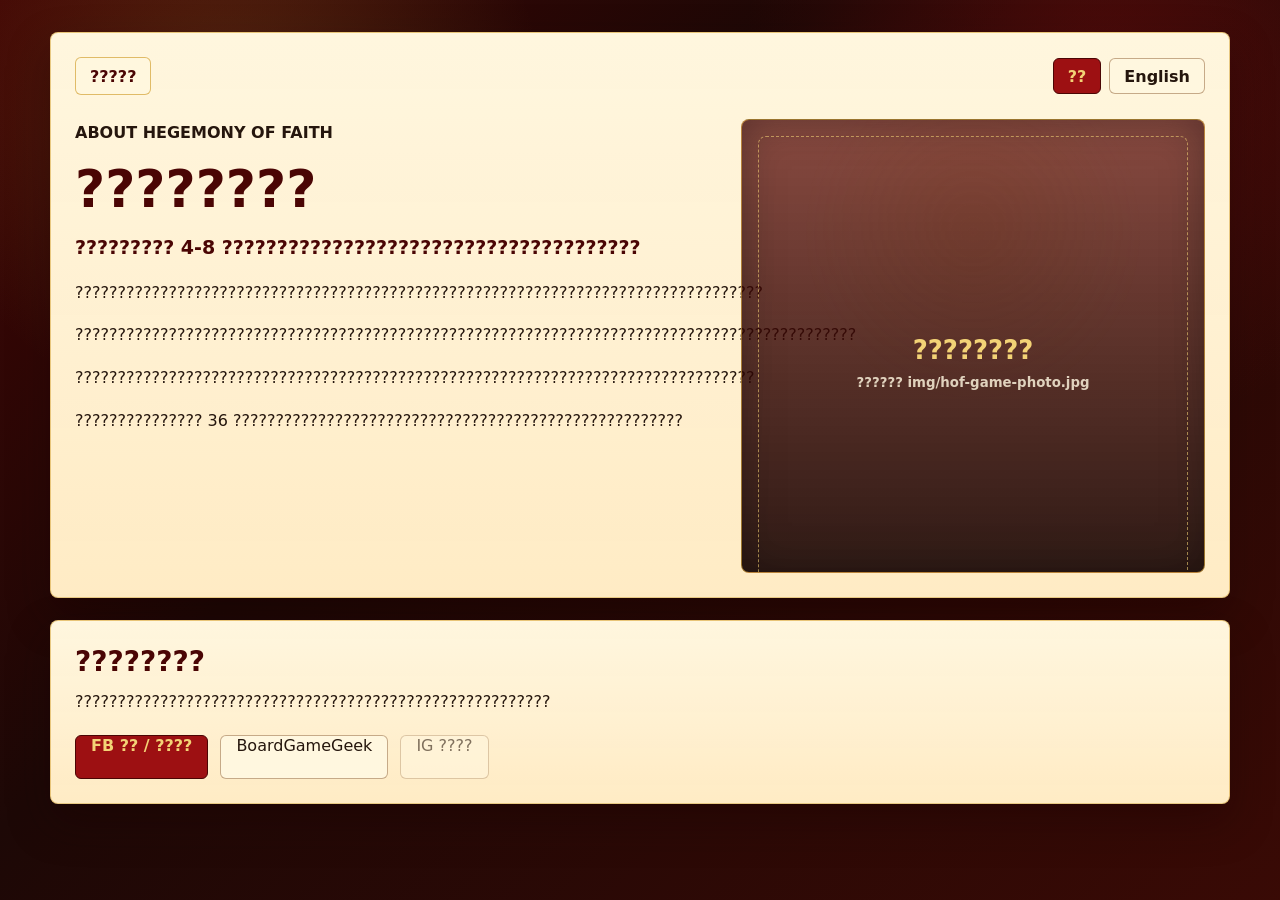
==== about.html @ 53537c65 "Add game introduction page" ====
<!doctype html>
<html lang="zh-Hant">
<head>
  <meta charset="utf-8">
  <meta name="viewport" content="width=device-width, initial-scale=1">
  <title>???????</title>
  <link rel="stylesheet" href="styles.css?v=20260629-about">
</head>
<body>
  <main class="app-shell about-shell">
    <section class="reading-panel about-hero" aria-labelledby="about-title">
      <div class="about-topbar">
        <a class="about-link" href="index.html?lang=zh" data-home-link>?????</a>
        <div class="language-switch about-language" role="group" aria-label="Language">
          <button type="button" class="language-button active" data-about-language="zh">??</button>
          <button type="button" class="language-button" data-about-language="en">English</button>
        </div>
      </div>

      <div class="about-grid">
        <div class="about-copy" data-lang-panel="zh">
          <p class="eyebrow">About Hegemony of Faith</p>
          <h1 id="about-title">????????</h1>
          <p class="lead-text">????????? 4-8 ??????????????????????????????????????</p>
          <p>?????????????????????????????????????????????????????????????????????????????????</p>
          <p>????????????????????????????????????????????????????????????????????????????????????????????</p>
          <p>????????????????????????????????????????????????????????????????????????????????</p>
          <p>??????????????? 36 ?????????????????????????????????????????????????????</p>
        </div>

        <div class="about-copy" data-lang-panel="en" hidden>
          <p class="eyebrow">About Hegemony of Faith</p>
          <h1>What Is Hegemony of Faith?</h1>
          <p class="lead-text">Hegemony of Faith is a card and party game for 4-8 players. Your main goal is to collect the most believer cards and become the only winner.</p>
          <p>The central twist is that players do not have to worry about death or elimination. When a player has no believer cards on their turn, they may surrender to another player, swear allegiance, and become a Follower in that player's sect. Of course, that allegiance may not be sincere.</p>
          <p>Surrender creates temporary cooperation, but also opens the door to betrayal. Followers can secretly rebuild their strength while helping their Leader fight other players, then use skills or action cards to betray the Leader and steal believer cards. Some cards can also prevent betrayal.</p>
          <p>In the game, players experience the feeling of becoming a sect Leader: expanding influence, negotiating temporary alliances, surrendering, plotting, and betraying. Whether you are a Leader or a Follower, you are always looking for a way to become the most powerful sect Leader and win.</p>
          <p>This divination site is a side use of the 36 cards from Hegemony of Faith. It is not the main board game rules; it translates the card names, effects, and imagery into a divination language.</p>
        </div>

        <aside class="game-photo-card" aria-label="game photo placeholder">
          <div class="game-photo-placeholder">
            <span data-about-text="photoTitle">????????</span>
            <small data-about-text="photoHint">?????? img/hof-game-photo.jpg</small>
          </div>
        </aside>
      </div>
    </section>

    <section class="reading-panel about-cta" data-lang-panel="zh">
      <h2>????????</h2>
      <p>????????????????????????????????????????????????????????</p>
      <div class="about-actions">
        <a class="primary-button link-button" href="https://www.facebook.com/hegemony.of.faith" target="_blank" rel="noopener">FB ?? / ????</a>
        <a class="secondary-button link-button" href="https://boardgamegeek.com/boardgame/389029/hegemony-of-faith" target="_blank" rel="noopener">BoardGameGeek</a>
        <span class="secondary-button link-button disabled-link">IG ????</span>
      </div>
    </section>

    <section class="reading-panel about-cta" data-lang-panel="en" hidden>
      <h2>Interested in the Cards?</h2>
      <p>If you like the style of this deck or want updates about Hegemony of Faith, follow the official page. For purchase, use the UK store link if you are in the UK, or the international store link for other regions. You can also follow the official page for updates.</p>
      <div class="about-actions">
        <a class="primary-button link-button" href="https://www.allrolledup.co.uk/product/hegemony-of-faith-board-game/" target="_blank" rel="noopener">Buy in the UK</a>
        <a class="primary-button link-button" href="https://www.tbd-gaming.com/en/products/hegemony-of-faith" target="_blank" rel="noopener">Buy Outside the UK</a>
        <a class="secondary-button link-button" href="https://www.facebook.com/hegemony.of.faith" target="_blank" rel="noopener">Facebook Page</a>
        <a class="secondary-button link-button" href="https://boardgamegeek.com/boardgame/389029/hegemony-of-faith" target="_blank" rel="noopener">BoardGameGeek</a>
        <span class="secondary-button link-button disabled-link">Instagram Link Coming Later</span>
      </div>
    </section>
  </main>

  <script>
    const aboutText = {
      zh: {
        title: "???????",
        home: "?????",
        photoTitle: "????????",
        photoHint: "?????? img/hof-game-photo.jpg"
      },
      en: {
        title: "What Is Hegemony of Faith?",
        home: "Back to Divination",
        photoTitle: "Game Photo Placeholder",
        photoHint: "Can later be replaced with img/hof-game-photo.jpg"
      }
    };
    let currentAboutLanguage = new URLSearchParams(location.search).get("lang") === "en" ? "en" : "zh";
    function applyAboutLanguage() {
      document.documentElement.lang = currentAboutLanguage === "en" ? "en" : "zh-Hant";
      document.title = aboutText[currentAboutLanguage].title;
      document.querySelectorAll("[data-lang-panel]").forEach((panel) => {
        panel.hidden = panel.dataset.langPanel !== currentAboutLanguage;
      });
      document.querySelectorAll("[data-about-language]").forEach((button) => {
        const active = button.dataset.aboutLanguage === currentAboutLanguage;
        button.classList.toggle("active", active);
        button.setAttribute("aria-pressed", active ? "true" : "false");
      });
      document.querySelector("[data-home-link]").textContent = aboutText[currentAboutLanguage].home;
      document.querySelector("[data-home-link]").href = currentAboutLanguage === "en" ? "index.html?lang=en" : "index.html?lang=zh";
      document.querySelectorAll("[data-about-text]").forEach((element) => {
        element.textContent = aboutText[currentAboutLanguage][element.dataset.aboutText];
      });
    }
    document.querySelectorAll("[data-about-language]").forEach((button) => {
      button.addEventListener("click", () => {
        currentAboutLanguage = button.dataset.aboutLanguage;
        applyAboutLanguage();
      });
    });
    applyAboutLanguage();
  </script>
</body>
</html>
---- styles.css ----
:root {
  color-scheme: light;
  --paper: #1d0806;
  --ink: #25160d;
  --muted: #755f43;
  --line: #b87a28;
  --panel: #fff0cf;
  --panel-deep: #5a0805;
  --panel-soft: #fff7df;
  --accent: #9d1012;
  --accent-dark: #4a0504;
  --gold: #d5a43a;
  --gold-bright: #f3d376;
  --blue: #24576c;
  --green: #58764f;
  --shadow: 0 18px 42px rgba(24, 4, 2, 0.34);
}

* {
  box-sizing: border-box;
}

[hidden] {
  display: none !important;
}

body {
  margin: 0;
  min-height: 100vh;
  font-family: 'Segoe UI', 'Noto Sans TC', system-ui, sans-serif;
  color: var(--ink);
  background:
    radial-gradient(circle at 18% 12%, rgba(213, 164, 58, 0.2), transparent 24%),
    radial-gradient(circle at 86% 8%, rgba(157, 16, 18, 0.34), transparent 26%),
    linear-gradient(135deg, rgba(68, 5, 4, 0.9), rgba(29, 8, 6, 0.88) 38%, rgba(58, 10, 5, 0.96)),
    var(--paper);
}

button,
textarea,
select,
input[type='text'] {
  font: inherit;
}

.app-shell {
  width: min(1180px, calc(100% - 32px));
  margin: 0 auto;
  padding: 32px 0 48px;
}

.reading-panel {
  background:
    linear-gradient(180deg, rgba(255, 247, 223, 0.96), rgba(255, 235, 196, 0.94)),
    var(--panel);
  border: 1px solid rgba(213, 164, 58, 0.55);
  border-radius: 8px;
  box-shadow: var(--shadow);
  padding: 24px;
}

.title-block {
  margin-bottom: 22px;
}

.eyebrow {
  margin: 0 0 6px;
  color: var(--accent);
  font-size: 13px;
  font-weight: 700;
  letter-spacing: 0;
  text-transform: uppercase;
}

h1 {
  margin: 0;
  font-size: clamp(30px, 5vw, 52px);
  line-height: 1.05;
  letter-spacing: 0;
  color: var(--accent-dark);
}


.language-switch {
  display: flex;
  justify-content: flex-end;
  gap: 8px;
  margin: -8px 0 18px;
}

.language-button {
  border: 1px solid rgba(120, 63, 16, 0.42);
  border-radius: 6px;
  min-height: 36px;
  padding: 0 14px;
  background: #fff7df;
  color: var(--ink);
  font-weight: 800;
  cursor: pointer;
}

.language-button.active {
  background: var(--accent);
  border-color: var(--accent-dark);
  color: var(--gold-bright);
}
.control-grid {
  display: grid;
  grid-template-columns: repeat(2, minmax(0, 1fr));
  gap: 16px;
}

.full {
  grid-column: 1 / -1;
}

.field {
  display: grid;
  gap: 8px;
  color: var(--muted);
  font-size: 14px;
  font-weight: 700;
}

textarea,
select,
input[type='text'] {
  width: 100%;
  border: 1px solid rgba(120, 63, 16, 0.38);
  border-radius: 6px;
  background: #fffaf0;
  color: var(--ink);
  padding: 12px 13px;
  outline: none;
}

textarea:focus,
select:focus,
input[type='text']:focus {
  border-color: var(--accent);
  box-shadow: 0 0 0 3px rgba(184, 50, 58, 0.14);
}

.topic-row {
  display: flex;
  flex-wrap: wrap;
  gap: 10px;
}

.topic-button {
  border: 1px solid rgba(120, 63, 16, 0.42);
  border-radius: 6px;
  min-height: 42px;
  padding: 0 15px;
  background: #fff7df;
  color: var(--ink);
  font-weight: 800;
  cursor: pointer;
  transition:
    transform 140ms ease,
    background 140ms ease,
    border-color 140ms ease;
}

.topic-button.active {
  background: var(--accent);
  border-color: var(--accent-dark);
  color: var(--gold-bright);
}
.preset-row,
.action-row {
  display: flex;
  flex-wrap: wrap;
  gap: 10px;
}

.action-row {
  justify-content: center;
}

.preset,
.secondary-button,
.primary-button {
  border: 1px solid rgba(120, 63, 16, 0.42);
  border-radius: 6px;
  min-height: 42px;
  padding: 0 15px;
  cursor: pointer;
  transition:
    transform 140ms ease,
    background 140ms ease,
    border-color 140ms ease;
}

.preset,
.secondary-button {
  background: #fff7df;
  color: var(--ink);
}

.primary-button {
  background: var(--accent);
  border-color: var(--accent-dark);
  color: var(--gold-bright);
  font-weight: 800;
  min-width: 128px;
}

button:hover {
  transform: translateY(-1px);
}
button:active {
  transform: translateY(0);
}

.result-area {
  margin-top: 22px;
}

.empty-state {
  min-height: 220px;
  border: 1px dashed rgba(184, 122, 40, 0.62);
  border-radius: 8px;
  display: grid;
  place-items: center;
  align-content: center;
  gap: 14px;
  color: var(--muted);
  background: rgba(255, 240, 207, 0.72);
}

.empty-card {
  width: 112px;
  aspect-ratio: 2 / 3;
  border: 2px solid var(--line);
  border-radius: 8px;
  display: grid;
  place-items: center;
  font-size: 48px;
  color: var(--gold);
  background: #fff0cf;
  margin-top: 20px;
}

.question-summary {
  background:
    linear-gradient(180deg, rgba(255, 247, 223, 0.98), rgba(255, 238, 199, 0.96)),
    var(--panel);
  border: 1px solid rgba(184, 122, 40, 0.52);
  border-radius: 8px;
  padding: 18px 20px;
  box-shadow: var(--shadow);
  margin-bottom: 18px;
}

.question-summary .question-line {
  margin: 0 0 6px;
  color: var(--ink);
  font-size: 20px;
  font-weight: 800;
  line-height: 1.45;
}

.topic-line {
  margin: 0;
  color: var(--muted);
  font-weight: 700;
}

.drawn-cards {
  margin-bottom: 18px;
}

.drawn-cards h2 {
  margin: 0 0 12px;
  font-size: 22px;
  letter-spacing: 0;
  color: var(--gold-bright);
  text-shadow: 0 2px 4px rgba(0, 0, 0, 0.62);
}
.reading-summary {
  background:
    linear-gradient(180deg, rgba(255, 247, 223, 0.98), rgba(255, 238, 199, 0.96)),
    var(--panel);
  border: 1px solid rgba(184, 122, 40, 0.52);
  border-radius: 8px;
  padding: 20px;
  box-shadow: var(--shadow);
  margin-bottom: 18px;
}

.reading-summary h2,
.cards-grid h2 {
  margin: 0 0 12px;
  font-size: 22px;
  letter-spacing: 0;
}

.question-line {
  margin: 0 0 14px;
  color: var(--muted);
}

.summary-text {
  margin: 0;
  line-height: 1.8;
  white-space: pre-line;
}

.stats-grid {
  display: grid;
  grid-template-columns: repeat(auto-fit, minmax(180px, 1fr));
  gap: 14px;
  margin-bottom: 18px;
}

.stat-card {
  border: 1px solid rgba(184, 122, 40, 0.52);
  border-radius: 8px;
  background: linear-gradient(180deg, #fff7df, #ffecc4);
  padding: 18px;
  box-shadow: var(--shadow);
}

.stat-card span {
  display: block;
  color: var(--muted);
  font-size: 13px;
  font-weight: 900;
}

.stat-card strong {
  display: block;
  margin-top: 8px;
  color: var(--ink);
  font-size: 32px;
  line-height: 1;
}

.stats-table-wrap {
  overflow-x: auto;
}

.stats-table {
  width: 100%;
  border-collapse: collapse;
  font-size: 14px;
}

.stats-table th,
.stats-table td {
  border-bottom: 1px solid var(--line);
  padding: 10px 8px;
  text-align: left;
  vertical-align: top;
}

.stats-table th {
  color: var(--muted);
  font-size: 12px;
  font-weight: 900;
  text-transform: uppercase;
}

.cards-grid {
  display: grid;
  grid-template-columns: repeat(auto-fit, minmax(260px, 1fr));
  gap: 16px;
}

.card-frame {
  min-height: 390px;
  border: 1px solid rgba(213, 164, 58, 0.72);
  border-radius: 8px;
  background: #fff2d4;
  display: flex;
  flex-direction: column;
  overflow: hidden;
  box-shadow: 0 16px 28px rgba(30, 5, 3, 0.24);
}

.card-top {
  min-height: 220px;
  padding: 18px;
  display: grid;
  align-content: space-between;
  background:
    linear-gradient(180deg, rgba(25, 4, 3, 0.08), rgba(25, 4, 3, 0.32)),
    radial-gradient(circle at 18% 16%, rgba(213, 164, 58, 0.26), transparent 32%),
    linear-gradient(135deg, #7a0c08, #3f0504 72%);
  border-bottom: 1px solid rgba(213, 164, 58, 0.72);
}

.card-top.has-card-art {
  min-height: 0;
  aspect-ratio: 1 / 1;
  isolation: isolate;
  position: relative;
  background-image:
    linear-gradient(180deg, rgba(23, 3, 2, 0.18), rgba(23, 3, 2, 0.2) 45%, rgba(23, 3, 2, 0.82)),
    radial-gradient(circle at 50% 45%, rgba(255, 255, 255, 0.06), transparent 48%),
    var(--card-art);
  background-size:
    100% 100%,
    100% 100%,
    400% 400%;
  background-position:
    center,
    center,
    var(--card-art-position);
  background-repeat: no-repeat;
}

.card-top.has-card-art::after {
  content: "";
  position: absolute;
  inset: 0;
  z-index: -1;
  box-shadow: inset 0 0 34px rgba(0, 0, 0, 0.58);
}

.position-tag {
  justify-self: start;
  border: 1px solid rgba(243, 211, 118, 0.82);
  border-radius: 999px;
  padding: 4px 10px;
  font-size: 12px;
  font-weight: 800;
  color: var(--gold-bright);
  background: rgba(58, 5, 4, 0.72);
  text-shadow: 0 1px 1px rgba(0, 0, 0, 0.62);
}

.card-name h3 {
  margin: 0 0 8px;
  font-size: 28px;
  line-height: 1.1;
  letter-spacing: 0;
  color: var(--gold-bright);
  text-shadow: 0 2px 4px rgba(0, 0, 0, 0.68);
}

.card-name p {
  margin: 0;
  color: #f6e6b9;
  font-weight: 700;
  text-shadow: 0 1px 3px rgba(0, 0, 0, 0.7);
}

.card-body {
  padding: 16px;
  display: grid;
  gap: 14px;
  background:
    linear-gradient(180deg, rgba(255, 249, 232, 0.98), rgba(255, 238, 198, 0.96)),
    #fff0cf;
}

.meta-row {
  display: flex;
  flex-wrap: wrap;
  gap: 8px;
}

.badge {
  border-radius: 999px;
  background: #f1dfb7;
  color: var(--ink);
  padding: 5px 10px;
  font-size: 12px;
  font-weight: 800;
}

.badge.weight-1 {
  background: #ece9df;
}
.badge.weight-2 {
  background: #e4eddf;
}
.badge.weight-3 {
  background: #ddebf0;
}
.badge.weight-4 {
  background: #f0e4cf;
}
.badge.weight-5 {
  background: #8f0f10;
  color: var(--gold-bright);
}

.meaning,
.believer-note {
  margin: 0;
  color: #322015;
  line-height: 1.75;
}

.section-label {
  margin: 0 0 4px;
  color: var(--muted);
  font-size: 12px;
  font-weight: 900;
  text-transform: uppercase;
}

@media (max-width: 720px) {
  .app-shell {
    width: min(100% - 20px, 1180px);
    padding-top: 16px;
  }
  .reading-panel {
    padding: 18px;
  }
  
.language-switch {
  display: flex;
  justify-content: flex-end;
  gap: 8px;
  margin: -8px 0 18px;
}

.language-button {
  border: 1px solid rgba(120, 63, 16, 0.42);
  border-radius: 6px;
  min-height: 36px;
  padding: 0 14px;
  background: #fff7df;
  color: var(--ink);
  font-weight: 800;
  cursor: pointer;
}

.language-button.active {
  background: var(--accent);
  border-color: var(--accent-dark);
  color: var(--gold-bright);
}
.control-grid {
    grid-template-columns: 1fr;
  }
  .action-row {
    justify-content: center;
  }

  .preset,
  .secondary-button,
  .primary-button {
    flex: 1 1 150px;
  }
  .card-frame {
    min-height: 0;
  }
}
.mode-switch {
  display: flex;
  flex-wrap: wrap;
  gap: 10px;
}

.mode-button {
  border: 1px solid var(--line);
  border-radius: 6px;
  min-height: 46px;
  padding: 0 18px;
  background: #fffdf8;
  color: var(--ink);
  font-weight: 800;
  cursor: pointer;
  transition:
    transform 140ms ease,
    background 140ms ease,
    border-color 140ms ease;
  flex: 1 1 180px;
}

.mode-button.active {
  background: var(--accent);
  border-color: var(--accent);
  color: #fff;
}

.manual-panel {
  border: 1px solid var(--line);
  border-radius: 8px;
  background: #fffdf8;
  padding: 16px;
}

.manual-head {
  margin-bottom: 14px;
}

.manual-head h2 {
  margin: 0 0 6px;
  font-size: 18px;
  letter-spacing: 0;
}

.manual-head p {
  margin: 0;
  color: var(--muted);
  line-height: 1.65;
}

.manual-grid {
  display: grid;
  gap: 12px;
}

.manual-row {
  display: grid;
  grid-template-columns: minmax(220px, 1.4fr) minmax(110px, 0.7fr) minmax(
      160px,
      1fr
    );
  gap: 12px;
  padding: 12px;
  border: 1px solid #eadfce;
  border-radius: 8px;
  background: #fffaf0;
}

@media (max-width: 720px) {
  .manual-row {
    grid-template-columns: 1fr;
  }
}
.spread-note p {
  margin: 0;
  min-height: 44px;
  display: flex;
  align-items: center;
  border: 1px solid var(--line);
  border-radius: 6px;
  background: #fffdf8;
  color: var(--ink);
  padding: 0 13px;
  font-weight: 600;
}
.summary-head {
  display: flex;
  justify-content: space-between;
  align-items: flex-start;
  gap: 16px;
  margin-bottom: 12px;
}

.summary-actions {
  display: flex;
  align-items: center;
  gap: 10px;
  flex-wrap: wrap;
  justify-content: flex-end;
}

.copy-prompt-button {
  white-space: nowrap;
}

.copy-status {
  min-width: 56px;
  color: var(--green);
  font-size: 13px;
  font-weight: 800;
}

@media (max-width: 720px) {
  .summary-head {
    display: grid;
  }
  .summary-actions {
    justify-content: flex-start;
  }
}
.prompt-copy-panel {
  display: flex;
  align-items: center;
  justify-content: center;
  gap: 10px;
  margin-top: 16px;
  padding: 14px 0 0;
  flex-wrap: wrap;
}

@media (max-width: 720px) {
  .prompt-copy-panel {
    justify-content: center;
  }
}

.action-row {
  justify-content: center;
}
.prompt-copy-panel {
  justify-content: center;
  flex-wrap: wrap;
}


.hero-head {
  display: flex;
  align-items: flex-start;
  justify-content: space-between;
  gap: 18px;
  margin-bottom: 18px;
}

.hero-head .title-block {
  margin-bottom: 0;
}

.about-link {
  display: inline-flex;
  align-items: center;
  justify-content: center;
  min-height: 38px;
  border: 1px solid rgba(213, 164, 58, 0.72);
  border-radius: 6px;
  background: rgba(255, 247, 223, 0.86);
  color: var(--accent-dark);
  padding: 0 14px;
  font-weight: 900;
  text-decoration: none;
  white-space: nowrap;
}

.about-link:hover,
.link-button:hover {
  filter: brightness(1.04);
}

.about-shell {
  display: grid;
  gap: 22px;
}

.about-topbar {
  display: flex;
  justify-content: space-between;
  gap: 16px;
  align-items: center;
  margin-bottom: 24px;
}

.about-language {
  margin: 0;
}

.about-grid {
  display: grid;
  grid-template-columns: minmax(0, 1.1fr) minmax(280px, 0.8fr);
  gap: 28px;
  align-items: stretch;
}

.about-copy {
  display: grid;
  align-content: start;
  gap: 14px;
}

.about-copy p,
.about-cta p {
  margin: 0;
  color: var(--ink);
  line-height: 1.8;
  font-size: 16px;
}

.about-copy .lead-text {
  font-size: 19px;
  font-weight: 800;
  color: var(--accent-dark);
}

.game-photo-card {
  min-height: 420px;
  border: 1px solid rgba(213, 164, 58, 0.64);
  border-radius: 8px;
  background:
    linear-gradient(180deg, rgba(90, 8, 5, 0.72), rgba(29, 8, 6, 0.92)),
    radial-gradient(circle at 50% 25%, rgba(243, 211, 118, 0.32), transparent 42%);
  box-shadow: inset 0 0 42px rgba(0, 0, 0, 0.34);
  overflow: hidden;
}

.game-photo-placeholder {
  height: 100%;
  min-height: 420px;
  display: grid;
  place-content: center;
  gap: 10px;
  padding: 24px;
  text-align: center;
  color: var(--gold-bright);
  border: 1px dashed rgba(243, 211, 118, 0.58);
  margin: 16px;
  border-radius: 8px;
}

.game-photo-placeholder span {
  font-size: 26px;
  font-weight: 900;
}

.game-photo-placeholder small {
  color: rgba(255, 247, 223, 0.82);
  font-weight: 700;
}

.about-cta h2 {
  margin: 0 0 10px;
  color: var(--accent-dark);
  font-size: 28px;
}

.about-actions {
  display: flex;
  gap: 12px;
  flex-wrap: wrap;
  margin-top: 18px;
}

.link-button {
  text-decoration: none;
  min-height: 44px;
}

.disabled-link {
  opacity: 0.58;
  cursor: default;
}

@media (max-width: 820px) {
  .hero-head,
  .about-topbar {
    display: grid;
  }

  .about-grid {
    grid-template-columns: 1fr;
  }

  .game-photo-card,
  .game-photo-placeholder {
    min-height: 300px;
  }

  .about-actions .link-button,
  .about-link {
    width: 100%;
  }
}
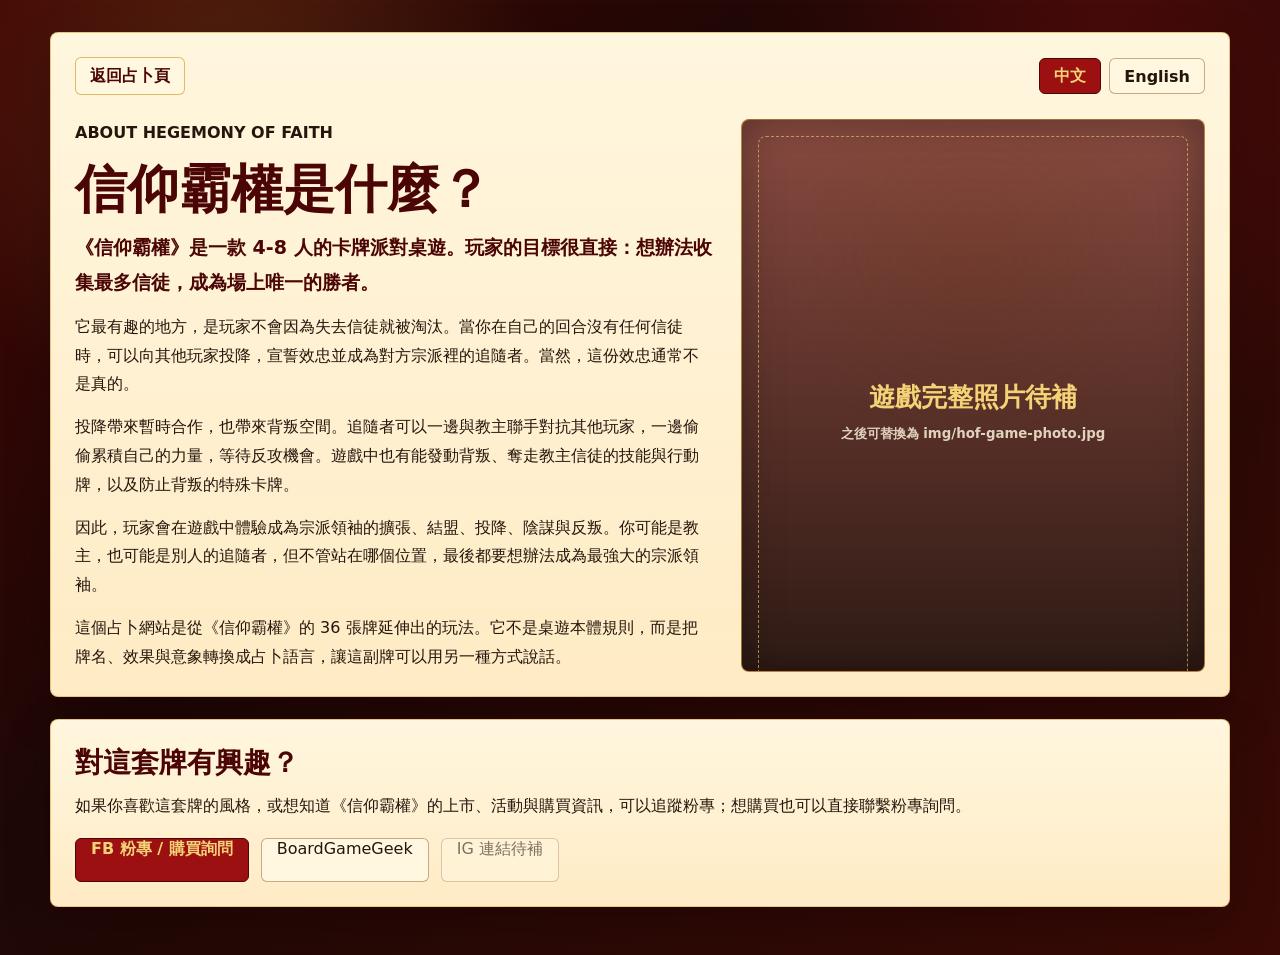
==== commit 59e2b40f: "Update layout and card result display" ====
--- a/about.html
+++ b/about.html
@@ -3,16 +3,16 @@
 <head>
   <meta charset="utf-8">
   <meta name="viewport" content="width=device-width, initial-scale=1">
-  <title>???????</title>
-  <link rel="stylesheet" href="styles.css?v=20260629-about">
+  <title>信仰霸權是什麼</title>
+  <link rel="stylesheet" href="styles.css?v=20260629-layout">
 </head>
 <body>
   <main class="app-shell about-shell">
     <section class="reading-panel about-hero" aria-labelledby="about-title">
       <div class="about-topbar">
-        <a class="about-link" href="index.html?lang=zh" data-home-link>?????</a>
+        <a class="about-link" href="index.html?lang=zh" data-home-link>返回占卜頁</a>
         <div class="language-switch about-language" role="group" aria-label="Language">
-          <button type="button" class="language-button active" data-about-language="zh">??</button>
+          <button type="button" class="language-button active" data-about-language="zh">中文</button>
           <button type="button" class="language-button" data-about-language="en">English</button>
         </div>
       </div>
@@ -20,12 +20,12 @@
       <div class="about-grid">
         <div class="about-copy" data-lang-panel="zh">
           <p class="eyebrow">About Hegemony of Faith</p>
-          <h1 id="about-title">????????</h1>
-          <p class="lead-text">????????? 4-8 ??????????????????????????????????????</p>
-          <p>?????????????????????????????????????????????????????????????????????????????????</p>
-          <p>????????????????????????????????????????????????????????????????????????????????????????????</p>
-          <p>????????????????????????????????????????????????????????????????????????????????</p>
-          <p>??????????????? 36 ?????????????????????????????????????????????????????</p>
+          <h1 id="about-title">信仰霸權是什麼？</h1>
+          <p class="lead-text">《信仰霸權》是一款 4-8 人的卡牌派對桌遊。玩家的目標很直接：想辦法收集最多信徒，成為場上唯一的勝者。</p>
+          <p>它最有趣的地方，是玩家不會因為失去信徒就被淘汰。當你在自己的回合沒有任何信徒時，可以向其他玩家投降，宣誓效忠並成為對方宗派裡的追隨者。當然，這份效忠通常不是真的。</p>
+          <p>投降帶來暫時合作，也帶來背叛空間。追隨者可以一邊與教主聯手對抗其他玩家，一邊偷偷累積自己的力量，等待反攻機會。遊戲中也有能發動背叛、奪走教主信徒的技能與行動牌，以及防止背叛的特殊卡牌。</p>
+          <p>因此，玩家會在遊戲中體驗成為宗派領袖的擴張、結盟、投降、陰謀與反叛。你可能是教主，也可能是別人的追隨者，但不管站在哪個位置，最後都要想辦法成為最強大的宗派領袖。</p>
+          <p>這個占卜網站是從《信仰霸權》的 36 張牌延伸出的玩法。它不是桌遊本體規則，而是把牌名、效果與意象轉換成占卜語言，讓這副牌可以用另一種方式說話。</p>
         </div>
 
         <div class="about-copy" data-lang-panel="en" hidden>
@@ -40,26 +40,26 @@
 
         <aside class="game-photo-card" aria-label="game photo placeholder">
           <div class="game-photo-placeholder">
-            <span data-about-text="photoTitle">????????</span>
-            <small data-about-text="photoHint">?????? img/hof-game-photo.jpg</small>
+            <span data-about-text="photoTitle">遊戲完整照片待補</span>
+            <small data-about-text="photoHint">之後可替換為 img/hof-game-photo.jpg</small>
           </div>
         </aside>
       </div>
     </section>
 
     <section class="reading-panel about-cta" data-lang-panel="zh">
-      <h2>????????</h2>
-      <p>????????????????????????????????????????????????????????</p>
+      <h2>對這套牌有興趣？</h2>
+      <p>如果你喜歡這套牌的風格，或想知道《信仰霸權》的上市、活動與購買資訊，可以追蹤粉專；想購買也可以直接聯繫粉專詢問。</p>
       <div class="about-actions">
-        <a class="primary-button link-button" href="https://www.facebook.com/hegemony.of.faith" target="_blank" rel="noopener">FB ?? / ????</a>
+        <a class="primary-button link-button" href="https://www.facebook.com/hegemony.of.faith" target="_blank" rel="noopener">FB 粉專 / 購買詢問</a>
         <a class="secondary-button link-button" href="https://boardgamegeek.com/boardgame/389029/hegemony-of-faith" target="_blank" rel="noopener">BoardGameGeek</a>
-        <span class="secondary-button link-button disabled-link">IG ????</span>
+        <span class="secondary-button link-button disabled-link">IG 連結待補</span>
       </div>
     </section>
 
     <section class="reading-panel about-cta" data-lang-panel="en" hidden>
       <h2>Interested in the Cards?</h2>
-      <p>If you like the style of this deck or want updates about Hegemony of Faith, follow the official page. For purchase, use the UK store link if you are in the UK, or the international store link for other regions. You can also follow the official page for updates.</p>
+      <p>For purchase, use the UK store link if you are in the UK, or the international store link for other regions. You can also follow the official page for updates.</p>
       <div class="about-actions">
         <a class="primary-button link-button" href="https://www.allrolledup.co.uk/product/hegemony-of-faith-board-game/" target="_blank" rel="noopener">Buy in the UK</a>
         <a class="primary-button link-button" href="https://www.tbd-gaming.com/en/products/hegemony-of-faith" target="_blank" rel="noopener">Buy Outside the UK</a>
@@ -73,10 +73,10 @@
   <script>
     const aboutText = {
       zh: {
-        title: "???????",
-        home: "?????",
-        photoTitle: "????????",
-        photoHint: "?????? img/hof-game-photo.jpg"
+        title: "信仰霸權是什麼",
+        home: "返回占卜頁",
+        photoTitle: "遊戲完整照片待補",
+        photoHint: "之後可替換為 img/hof-game-photo.jpg"
       },
       en: {
         title: "What Is Hegemony of Faith?",
--- a/styles.css
+++ b/styles.css
@@ -851,3 +851,124 @@
     width: 100%;
   }
 }
+
+
+.hero-head {
+  display: flex;
+  align-items: flex-start;
+  justify-content: space-between;
+  gap: 18px;
+  margin-bottom: 24px;
+}
+
+.brand-row {
+  display: flex;
+  align-items: center;
+  gap: 18px;
+  min-width: 0;
+}
+
+.hero-head .title-block {
+  margin-bottom: 0;
+}
+
+.hero-head .language-switch {
+  margin: 6px 0 0;
+  flex: 0 0 auto;
+}
+
+.about-inline-link {
+  display: inline-flex;
+  align-items: center;
+  gap: 9px;
+  min-height: 46px;
+  border: 1px solid rgba(120, 63, 16, 0.34);
+  border-radius: 6px;
+  background: rgba(255, 250, 240, 0.82);
+  color: #8d8274;
+  padding: 0 14px;
+  font-size: 18px;
+  font-weight: 900;
+  text-decoration: none;
+  white-space: nowrap;
+}
+
+.question-mark {
+  width: 28px;
+  height: 28px;
+  display: inline-grid;
+  place-items: center;
+  border: 2px solid #a7a3a0;
+  border-radius: 999px;
+  color: #8d8a87;
+  font-size: 18px;
+  line-height: 1;
+}
+
+.card-frame {
+  background: #fff7df;
+}
+
+.card-top.has-card-art {
+  padding: 14px;
+  align-content: space-between;
+}
+
+.card-name {
+  align-self: end;
+}
+
+.card-name p {
+  margin: 0 0 4px;
+  color: var(--gold-bright);
+  font-size: 13px;
+  font-weight: 900;
+  text-shadow: 0 2px 4px rgba(0, 0, 0, 0.76);
+}
+
+.card-believer-strip {
+  display: flex;
+  align-items: center;
+  gap: 8px;
+  min-height: 60px;
+  padding: 10px 12px;
+  background: linear-gradient(180deg, #fff7df, #fff0cf);
+  border-bottom: 1px solid rgba(213, 164, 58, 0.48);
+}
+
+.card-believer-strip .badge {
+  flex: 0 0 auto;
+}
+
+.believer-art {
+  width: 42px;
+  height: 42px;
+  border-radius: 6px;
+  background-image: var(--believer-art);
+  background-size: 500% 100%;
+  background-position: var(--believer-art-position);
+  background-repeat: no-repeat;
+  box-shadow: 0 2px 6px rgba(30, 5, 3, 0.32);
+  margin-left: auto;
+}
+
+.card-body {
+  padding-top: 14px;
+}
+
+@media (max-width: 820px) {
+  .hero-head,
+  .brand-row {
+    display: grid;
+    justify-items: start;
+  }
+
+  .hero-head .language-switch {
+    margin-top: 0;
+    justify-self: start;
+  }
+
+  .about-inline-link {
+    white-space: normal;
+  }
+}
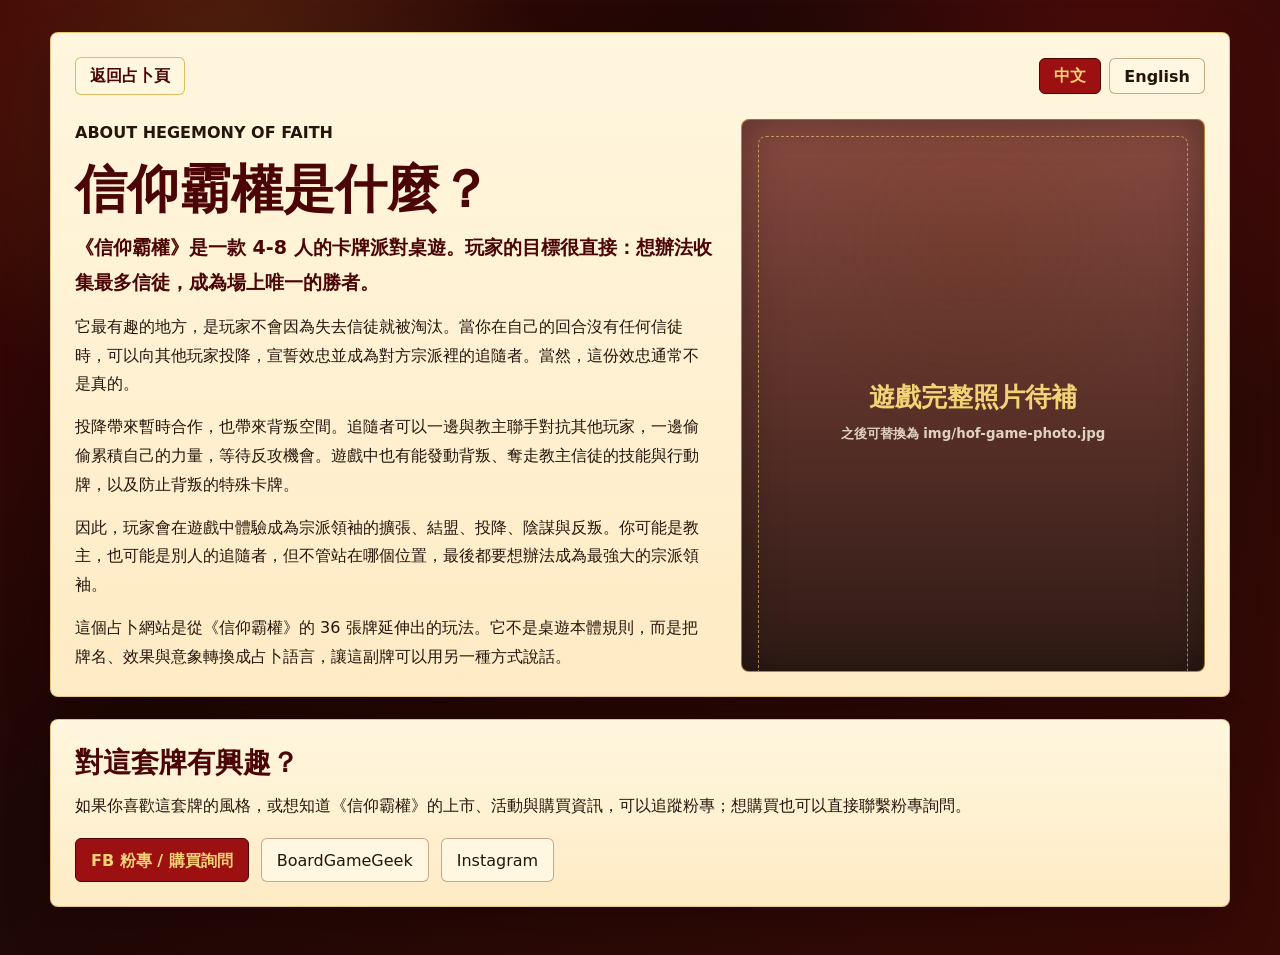
==== commit f5c4d711: "Polish about links" ====
--- a/about.html
+++ b/about.html
@@ -53,7 +53,7 @@
       <div class="about-actions">
         <a class="primary-button link-button" href="https://www.facebook.com/hegemony.of.faith" target="_blank" rel="noopener">FB 粉專 / 購買詢問</a>
         <a class="secondary-button link-button" href="https://boardgamegeek.com/boardgame/389029/hegemony-of-faith" target="_blank" rel="noopener">BoardGameGeek</a>
-        <span class="secondary-button link-button disabled-link">IG 連結待補</span>
+        <a class="secondary-button link-button" href="https://www.instagram.com/hegemony.of.faith/" target="_blank" rel="noopener">Instagram</a>
       </div>
     </section>
 
@@ -65,7 +65,7 @@
         <a class="primary-button link-button" href="https://www.tbd-gaming.com/en/products/hegemony-of-faith" target="_blank" rel="noopener">Buy Outside the UK</a>
         <a class="secondary-button link-button" href="https://www.facebook.com/hegemony.of.faith" target="_blank" rel="noopener">Facebook Page</a>
         <a class="secondary-button link-button" href="https://boardgamegeek.com/boardgame/389029/hegemony-of-faith" target="_blank" rel="noopener">BoardGameGeek</a>
-        <span class="secondary-button link-button disabled-link">Instagram Link Coming Later</span>
+        <a class="secondary-button link-button" href="https://www.instagram.com/hegemony.of.faith/" target="_blank" rel="noopener">Instagram</a>
       </div>
     </section>
   </main>
--- a/styles.css
+++ b/styles.css
@@ -972,3 +972,42 @@
     white-space: normal;
   }
 }
+
+
+.link-button {
+  display: inline-flex;
+  align-items: center;
+  justify-content: center;
+  line-height: 1.1;
+}
+
+.brand-row {
+  align-items: flex-start;
+}
+
+.about-inline-link {
+  border: 0;
+  background: transparent;
+  min-height: 0;
+  padding: 0;
+  margin-top: 34px;
+  color: #8d8274;
+  font-size: 18px;
+}
+
+.about-inline-link:hover {
+  color: var(--accent-dark);
+}
+
+.question-mark {
+  width: 22px;
+  height: 22px;
+  border-width: 2px;
+  font-size: 15px;
+}
+
+@media (max-width: 820px) {
+  .about-inline-link {
+    margin-top: 0;
+  }
+}
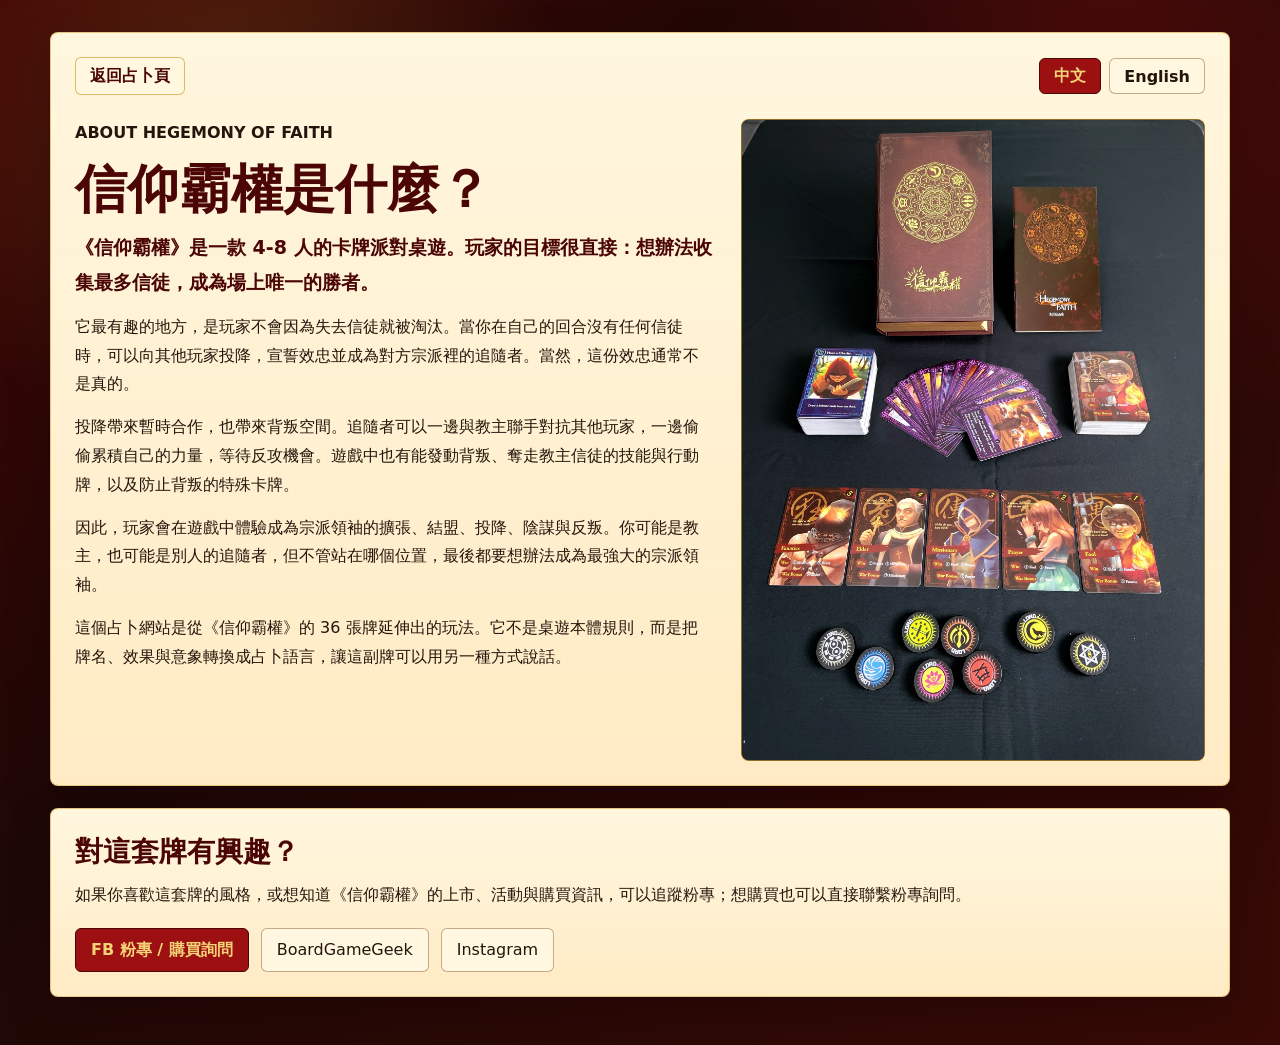
==== commit 805a5cad: "Add product photo to about page" ====
--- a/about.html
+++ b/about.html
@@ -38,11 +38,8 @@
           <p>This divination site is a side use of the 36 cards from Hegemony of Faith. It is not the main board game rules; it translates the card names, effects, and imagery into a divination language.</p>
         </div>
 
-        <aside class="game-photo-card" aria-label="game photo placeholder">
-          <div class="game-photo-placeholder">
-            <span data-about-text="photoTitle">遊戲完整照片待補</span>
-            <small data-about-text="photoHint">之後可替換為 img/hof-game-photo.jpg</small>
-          </div>
+        <aside class="game-photo-card" aria-label="Hegemony of Faith product photo">
+          <img class="game-photo" src="img/hof-game-photo.jpg" alt="Hegemony of Faith board game components">
         </aside>
       </div>
     </section>
--- a/styles.css
+++ b/styles.css
@@ -1011,3 +1011,41 @@
     margin-top: 0;
   }
 }
+
+
+.game-photo-card {
+  display: block;
+  background: #120f0d;
+}
+
+.game-photo {
+  display: block;
+  width: 100%;
+  height: 100%;
+  min-height: 420px;
+  object-fit: cover;
+  object-position: center;
+}
+
+@media (max-width: 820px) {
+  .game-photo {
+    min-height: 300px;
+  }
+}
+
+
+.game-photo-card {
+  min-height: 0;
+}
+
+.game-photo {
+  height: auto;
+  min-height: 0;
+  object-fit: contain;
+}
+
+@media (max-width: 820px) {
+  .game-photo {
+    min-height: 0;
+  }
+}
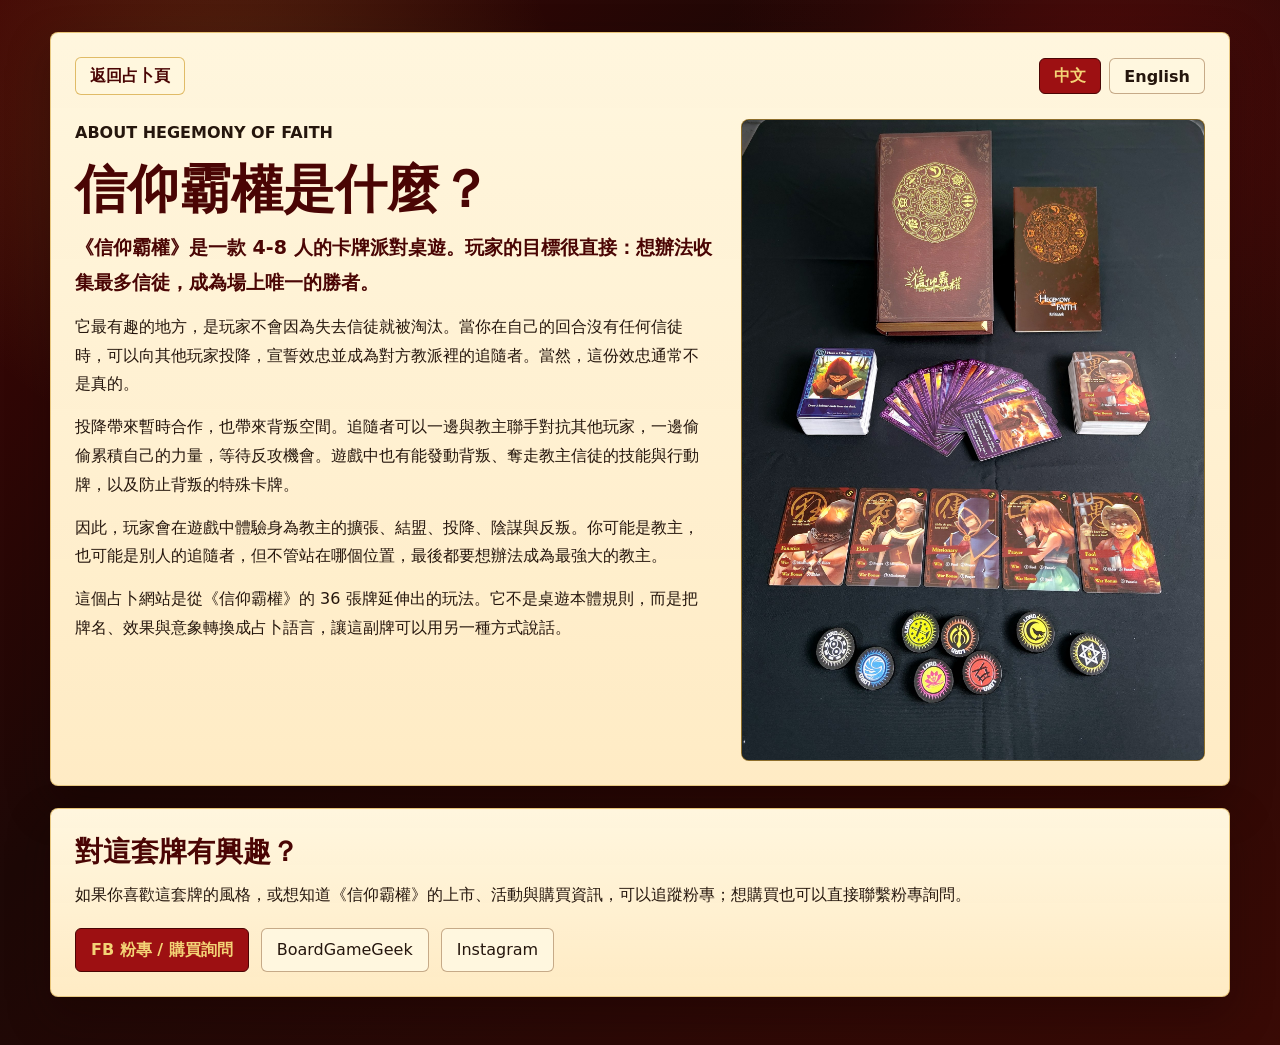
==== commit e213487e: "Refine Chinese game intro wording" ====
--- a/about.html
+++ b/about.html
@@ -22,9 +22,9 @@
           <p class="eyebrow">About Hegemony of Faith</p>
           <h1 id="about-title">信仰霸權是什麼？</h1>
           <p class="lead-text">《信仰霸權》是一款 4-8 人的卡牌派對桌遊。玩家的目標很直接：想辦法收集最多信徒，成為場上唯一的勝者。</p>
-          <p>它最有趣的地方，是玩家不會因為失去信徒就被淘汰。當你在自己的回合沒有任何信徒時，可以向其他玩家投降，宣誓效忠並成為對方宗派裡的追隨者。當然，這份效忠通常不是真的。</p>
+          <p>它最有趣的地方，是玩家不會因為失去信徒就被淘汰。當你在自己的回合沒有任何信徒時，可以向其他玩家投降，宣誓效忠並成為對方教派裡的追隨者。當然，這份效忠通常不是真的。</p>
           <p>投降帶來暫時合作，也帶來背叛空間。追隨者可以一邊與教主聯手對抗其他玩家，一邊偷偷累積自己的力量，等待反攻機會。遊戲中也有能發動背叛、奪走教主信徒的技能與行動牌，以及防止背叛的特殊卡牌。</p>
-          <p>因此，玩家會在遊戲中體驗成為宗派領袖的擴張、結盟、投降、陰謀與反叛。你可能是教主，也可能是別人的追隨者，但不管站在哪個位置，最後都要想辦法成為最強大的宗派領袖。</p>
+          <p>因此，玩家會在遊戲中體驗身為教主的擴張、結盟、投降、陰謀與反叛。你可能是教主，也可能是別人的追隨者，但不管站在哪個位置，最後都要想辦法成為最強大的教主。</p>
           <p>這個占卜網站是從《信仰霸權》的 36 張牌延伸出的玩法。它不是桌遊本體規則，而是把牌名、效果與意象轉換成占卜語言，讓這副牌可以用另一種方式說話。</p>
         </div>
 
